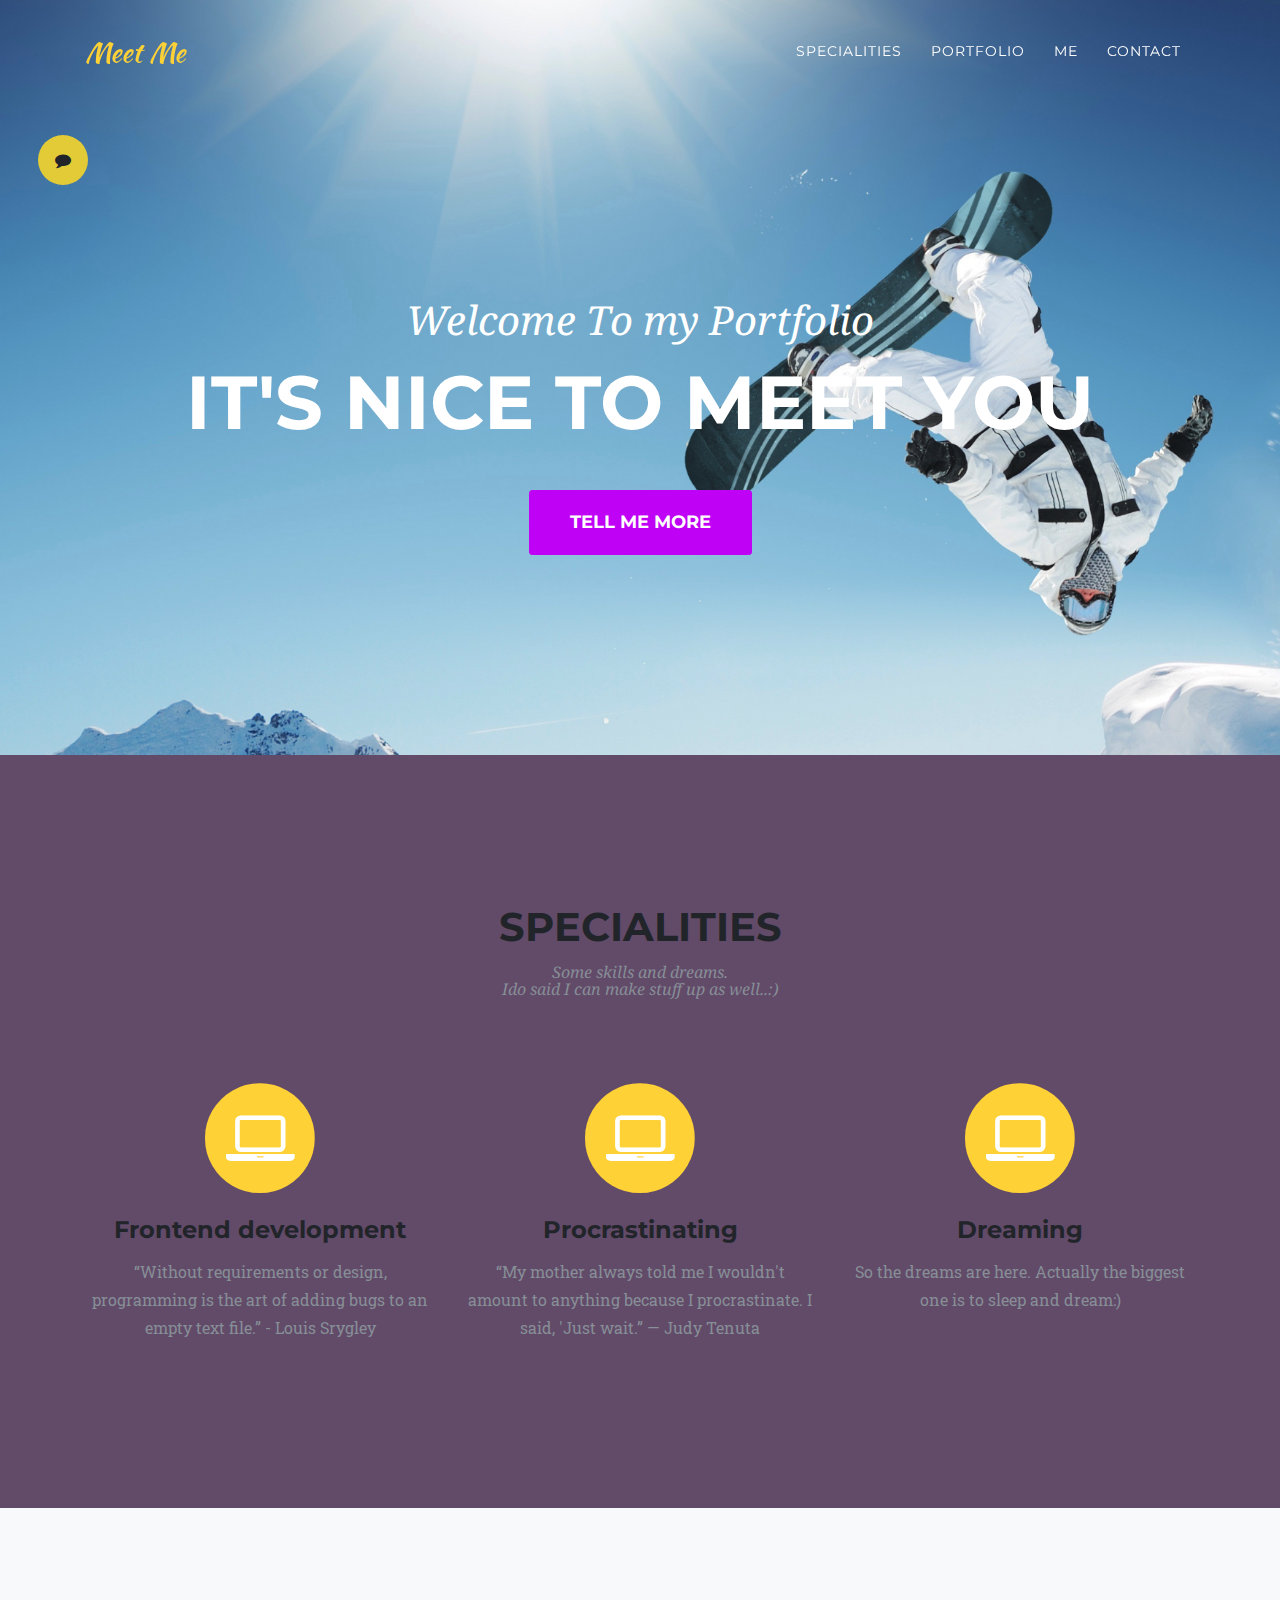
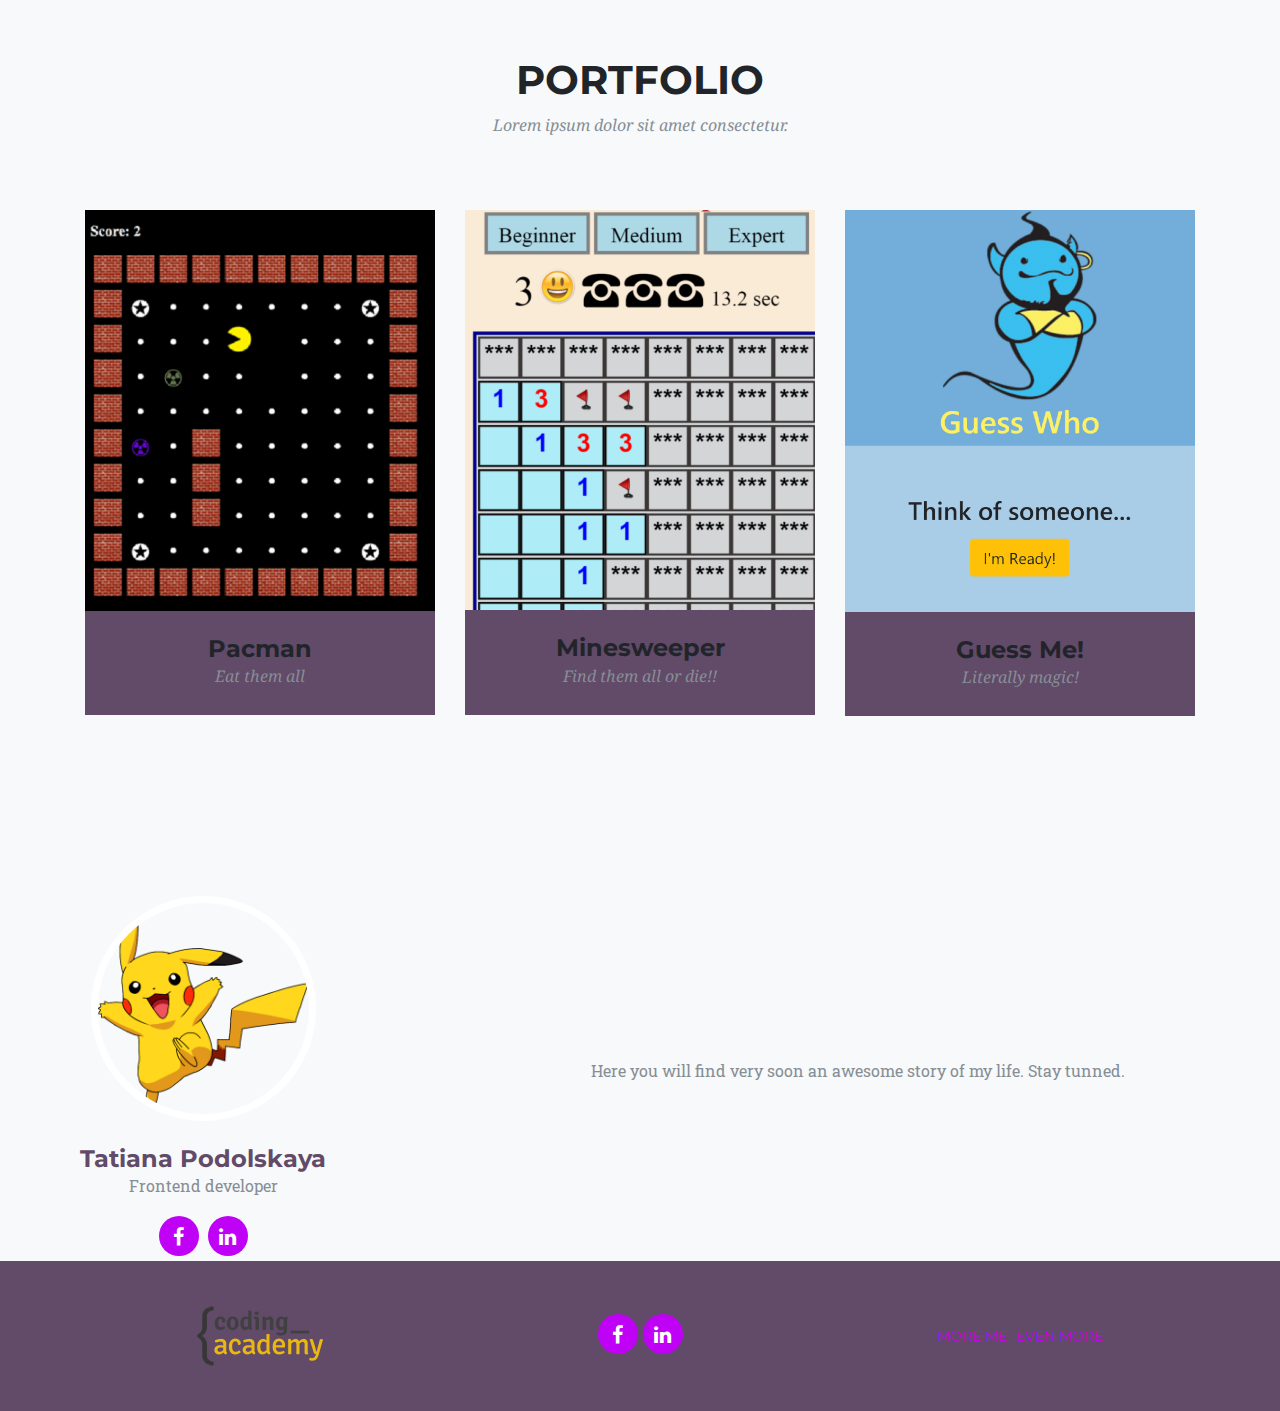
==== index.html @ 47923e7b "First" ====
<!DOCTYPE html>
<html lang="en">

<head>

  <meta charset="utf-8">
  <meta name="viewport" content="width=device-width, initial-scale=1, shrink-to-fit=no">
  <meta name="description" content="">
  <meta name="author" content="">

  <title>Coding Academy</title>

  <!-- Bootstrap core CSS -->
  <link href="vendor/bootstrap/css/bootstrap.min.css" rel="stylesheet">

  <!-- Custom fonts for this template -->
  <link href="vendor/font-awesome/css/font-awesome.min.css" rel="stylesheet" type="text/css">
  <link href="https://fonts.googleapis.com/css?family=Montserrat:400,700" rel="stylesheet" type="text/css">
  <link href='https://fonts.googleapis.com/css?family=Kaushan+Script' rel='stylesheet' type='text/css'>
  <link href='https://fonts.googleapis.com/css?family=Droid+Serif:400,700,400italic,700italic' rel='stylesheet' type='text/css'>
  <link href='https://fonts.googleapis.com/css?family=Roboto+Slab:400,100,300,700' rel='stylesheet' type='text/css'>

  <!-- Custom styles for this template -->
  <link href="css/ca-gallery.css" rel="stylesheet">

</head>

<body id="page-top">
  <div class="offcanvas-btn" onClick="openCanvas()">
    <i class="fa fa-comment" aria-hidden="true"></i>
  </div>
  <aside class="offcanvas-aside">
  <!-- Contact -->
  <section id="contact">
    <h4>Contact Me</h4>
    <form>
      <div class="form-group">
        <label for="email">Your e-mail</label>
        <input type="email" class="form-control" id="email" placeholder="name@example.com">
      </div>
      <div class="form-group">
        <label for="subject">Subject</label>
        <input type="text" class="form-control" id="subject" placeholder="Type subject here">
      </div>
      <div class="form-group">
        <label for="message">Message body</label>
        <textarea class="form-control" id="message" rows="5" placeholder="Type subject here"></textarea>
      </div>
      <div class="col-auto my-1">
        <button type="button" class="btn btn-primary" onclick="sendMessage()">Submit</button>
      </div>
    </form>
  </section>
  </aside>

  <!-- Navigation -->
  <nav class="navbar navbar-expand-lg navbar-dark fixed-top" id="mainNav">
    <div class="container">
      <a class="navbar-brand js-scroll-trigger" href="#page-top">Meet Me</a>
      <button class="navbar-toggler navbar-toggler-right" type="button" data-toggle="collapse" data-target="#navbarResponsive"
        aria-controls="navbarResponsive" aria-expanded="false" aria-label="Toggle navigation">
          <i class="fa fa-bars"></i>
        </button>
      <div class="collapse navbar-collapse" id="navbarResponsive">
        <ul class="navbar-nav ml-auto">
          <li class="nav-item">
            <a class="nav-link js-scroll-trigger" href="#services">Specialities</a>
          </li>
          <li class="nav-item">
            <a class="nav-link js-scroll-trigger" href="#portfolio">Portfolio</a>
          </li>
          <li class="nav-item">
            <a class="nav-link js-scroll-trigger" href="#me">Me</a>
          </li>
          <li class="nav-item">
            <a class="nav-link js-scroll-trigger" href="#contact">Contact</a>
          </li>
        </ul>
      </div>
    </div>
  </nav>

  <!-- Header -->
  <header class="masthead">
    <div class="container">
      <div class="intro-text">
        <div class="intro-lead-in">Welcome To my Portfolio</div>
        <div class="intro-heading">It's Nice To Meet You</div>
        <a class="btn btn-xl js-scroll-trigger" href="#services">Tell Me More</a>
      </div>
    </div>
  </header>

  <!-- Services -->
  <section id="services">
    <div class="container">
      <div class="row">
        <div class="col-lg-12 text-center">
          <h2 class="section-heading">Specialities</h2>
          <h3 class="section-subheading text-muted">Some skills and dreams. <br>Ido said I can make stuff up as well..:)</h3>
        </div>
      </div>
      <div class="row text-center">
        <div class="col-md-4">
          <span class="fa-stack fa-4x">
              <i class="fa fa-circle fa-stack-2x text-primary"></i>
              <i class="fa fa-laptop fa-stack-1x fa-inverse"></i>
            </span>
          <h4 class="service-heading">Frontend development</h4>
          <p class="text-muted">“Without requirements or design, programming is the art of adding bugs to an empty text file.” - Louis Srygley</p>
        </div>
        <div class="col-md-4">
          <span class="fa-stack fa-4x">
              <i class="fa fa-circle fa-stack-2x text-primary"></i>
              <i class="fa fa-laptop fa-stack-1x fa-inverse"></i><i class="fas fa-campground"></i>
            </span>
          <h4 class="service-heading">Procrastinating</h4>
          <p class="text-muted">
            “My mother always told me I wouldn't amount to anything because I procrastinate. I said, 'Just wait.” 
            ― Judy Tenuta</p>
        </div>
        <div class="col-md-4">
          <span class="fa-stack fa-4x">
              <i class="fa fa-circle fa-stack-2x text-primary"></i>
              <i class="fa fa-laptop fa-stack-1x fa-inverse"></i>
            </span>
          <h4 class="service-heading">Dreaming</h4>
          <p class="text-muted">So the dreams are here. Actually the biggest one is to sleep and dream:) 
          </p>
        </div>
      </div>
    </div>
  </section>

  <!-- Portfolio Grid -->
  <section class="bg-light" id="portfolio">
    <div class="container">
      <div class="row">
        <div class="col-lg-12 text-center">
          <h2 class="section-heading">Portfolio</h2>
          <h3 class="section-subheading text-muted">Lorem ipsum dolor sit amet consectetur.</h3>
        </div>
      </div>
      <div class="row projs-container">
      </div>
    </div>
  </section>


  <!-- Me -->
  <section class="bg-light" id="me" style="padding: 0px;">
      <div class="row">
        <div class="col-sm-4">
          <div class="team-member">
            <img class="mx-auto rounded-circle" src="img/team/4.png" alt="Here is my alter ego">
            <h4>Tatiana Podolskaya</h4>
            <p class="text-muted">Frontend developer</p>
            <ul class="list-inline social-buttons">
              <li class="list-inline-item">
                <a href="https://www.facebook.com/magia.li.986" target="_blank">
                    <i class="fa fa-facebook"></i>
                  </a>
              </li>
              <li class="list-inline-item">
                <a href="https://www.linkedin.com/in/tatiana-podolskaya-129a1974/" target="_blank">
                    <i class="fa fa-linkedin"></i>
                  </a>
              </li>
            </ul>
          </div>
        </div>
        <div class="col-sm-8 flex-align-center">
            <p class="large text-muted  about-description">Here you will find very soon an awesome story of my life. Stay tunned.</p>    
        </div>
      </div>
  </section>


  <!-- Footer -->
  <footer>
    <div class="container">
      <div class="row">
        <div class="col-md-4 flex-align-center">
          <a href="http://coding-academy.org" target="_blank">
            <img src="./img/ca-logo.png" alt="">
          </a>
        </div>
        <div class="col-md-4 flex-align-center">
          <ul class="list-inline social-buttons flex-align-center">
            <li class="list-inline-item flex-align-center">
              <a href="https://www.facebook.com/magia.li.986" target="_blank">
                  <i class="fa fa-facebook"></i>
                </a>
            </li>
            <li class="list-inline-item">
              <a href="https://www.linkedin.com/in/tatiana-podolskaya-129a1974/" target="_blank">
                  <i class="fa fa-linkedin"></i>
                </a>
            </li>
          </ul>
        </div>
        <div class="col-md-4 flex-align-center">
            <ul class="list-inline quicklinks">
            <li class="list-inline-item">
              <a href="#">More Me</a>
            </li>
            <li class="list-inline-item">
              <a href="#">Even More</a>
            </li>
          </ul>
        </div>
      </div>
    </div>
  </footer>

  <!-- Portfolio Modals -->

  <!-- Modal 1 -->
  <div class="portfolio-modal modal fade" id="portfolioModal" value = "hi" tabindex="-1" role="dialog" aria-hidden="true">
    <div class="modal-dialog">
      <div class="modal-content">
        <div class="close-modal" data-dismiss="modal">
          <div class="lr">
            <div class="rl"></div>
          </div>
        </div>
        <div class="container">
          <div class="row">
            <div class="col-lg-8 mx-auto">
              <div class="modal-body">
                <!-- Project Details Go Here -->
                <button class="btn btn-primary" data-dismiss="modal" type="button">
                    <i class="fa fa-times"></i>
                    Close Project</button>
              </div>
            </div>
          </div>
        </div>
      </div>
    </div>
  </div>

  <!-- Bootstrap core JavaScript -->
  <script src="vendor/jquery/jquery.min.js"></script>
  <script src="vendor/popper/popper.min.js"></script>
  <script src="vendor/bootstrap/js/bootstrap.min.js"></script>

  <!-- Plugin JavaScript -->
  <script src="vendor/jquery-easing/jquery.easing.min.js"></script>

  <!-- Custom scripts for this template -->
  <script src="js/ca-gallery.js"></script>
  <script src="js/offCanvas.js"></script>
  <script src="js/main.js"></script>


</body>

</html>
---- css/ca-gallery.css ----
body {
    overflow-x: hidden;
    font-family: 'Roboto Slab', 'Helvetica Neue', Helvetica, Arial, sans-serif;
    background-color: #624A69;
}
p {
    line-height: 1.75;
}
a {
    color: #BF01F6;
}
a.active,
a:active,
a:focus,
a:hover {
    color: #fec503;
}
h1,
h2,
h3,
h4,
h5,
h6 {
    font-weight: 700;
    font-family: 'Montserrat', 'Helvetica Neue', Helvetica, Arial, sans-serif;
    text-transform: uppercase;
}
section {
    padding: 100px 0;
}
section h2.section-heading {
    font-size: 40px;
    margin-top: 0;
    margin-bottom: 15px;
}
section h3.section-subheading {
    font-size: 16px;
    font-weight: 400;
    font-style: italic;
    margin-bottom: 75px;
    text-transform: none;
    font-family: 'Droid Serif', 'Helvetica Neue', Helvetica, Arial, sans-serif;
}
@media (min-width: 768px) {
    section {
        padding: 150px 0;
    }
}
::-moz-selection {
    background: #fed136;
    text-shadow: none;
}
::selection {
    background: #BF01F6;
    text-shadow: none;
}
img::selection {
    background: transparent;
}
img::-moz-selection {
    background: transparent;
}
body {
    -webkit-tap-highlight-color: #624A69;
}
.offcanvas-btn {
    z-index: 100000;
    position: fixed;
    top: 15%;
    left: 3%;
    height: 50px;
    width: 50px;
    background: #e2cb36;
    border-radius: 50%;
    display: flex;
    justify-content: center;
    align-items: center;
    cursor: pointer;
    margin-left: 0;
    transition: all 0.3s ease;
}
.offcanvas-btn-open {
    margin-left: 80vw;
}
.offcanvas-aside {
    position: fixed;
    height: 100%;
    z-index: 100000;
    background: #BF01F6;
    width: 80vw;
    left: -80vw;
    transition: all 0.3s ease;
    display: flex;
    flex-direction: column;
    align-items: center;
    justify-content: space-around;
}
.offcanvas-aside img {
    border-radius: 50%;
}
.offcanvas-aside p {
    text-align: center;
}
.offcanvas-aside .offcanvas-content-suffix {
    height: 20%;
}

@media (min-width: 575px) {
    .offcanvas-btn-open {
        margin-left: 30vw;
    }
    .offcanvas-aside {
        width: 30vw;
        left: -30vw;
    }
}
.offcanvas-aside-open {
    left: 0;
}


#mainNav {
    background-color: #222222;
    z-index: 1000000;
}
#mainNav .navbar-toggler {
    font-size: 12px;
    right: 0;
    padding: 13px;
    text-transform: uppercase;
    color: white;
    border: 0;
    background-color: #fed136;
    font-family: 'Montserrat', 'Helvetica Neue', Helvetica, Arial, sans-serif;
    text-transform: uppercase;
}
#mainNav .navbar-brand {
    color: #fed136;
    font-family: 'Kaushan Script', 'Helvetica Neue', Helvetica, Arial, cursive;
}
#mainNav .navbar-brand.active,
#mainNav .navbar-brand:active,
#mainNav .navbar-brand:focus,
#mainNav .navbar-brand:hover {
    color: #fec503;
}
#mainNav .navbar-nav .nav-item .nav-link {
    font-size: 90%;
    font-weight: 400;
    padding: 0.75em 0;
    letter-spacing: 1px;
    color: white;
    font-family: 'Montserrat', 'Helvetica Neue', Helvetica, Arial, sans-serif;
    text-transform: uppercase;
}
#mainNav .navbar-nav .nav-item .nav-link.active,
#mainNav .navbar-nav .nav-item .nav-link:hover {
    color: #fed136;
}
@media (min-width: 992px) {
    
    #mainNav {
        padding-top: 25px;
        padding-bottom: 25px;
        -webkit-transition: padding-top 0.3s, padding-bottom 0.3s;
        -moz-transition: padding-top 0.3s, padding-bottom 0.3s;
        transition: padding-top 0.3s, padding-bottom 0.3s;
        border: none;
        background-color: transparent;
    }
    #mainNav .navbar-brand {
        font-size: 1.75em;
        -webkit-transition: all 0.3s;
        -moz-transition: all 0.3s;
        transition: all 0.3s;
    }
    #mainNav .navbar-nav .nav-item .nav-link {
        padding: 1.1em 1em !important;
    }
    #mainNav.navbar-shrink {
        padding-top: 0;
        padding-bottom: 0;
        background-color: #BF01F6;
    }
    #mainNav.navbar-shrink .navbar-brand {
        font-size: 1.25em;
        padding: 12px 0;
    }
   
}
header.masthead {
    text-align: center;
    color: white;
    background-image: url("../img/snowboard_header.png");
    background-repeat: no-repeat;
    background-attachment: scroll;
    background-position: center center;
    -webkit-background-size: cover;
    -moz-background-size: cover;
    -o-background-size: cover;
    background-size: cover;
}
header.masthead .intro-text {
    padding-top: 150px;
    padding-bottom: 100px;
}
header.masthead .intro-text .intro-lead-in {
    font-size: 22px;
    font-style: italic;
    line-height: 22px;
    margin-bottom: 25px;
    font-family: 'Droid Serif', 'Helvetica Neue', Helvetica, Arial, sans-serif;
}
header.masthead .intro-text .intro-heading {
    font-size: 50px;
    font-weight: 700;
    line-height: 50px;
    margin-bottom: 25px;
    font-family: 'Montserrat', 'Helvetica Neue', Helvetica, Arial, sans-serif;
    text-transform: uppercase;
}
@media (min-width: 768px) {
    header.masthead .intro-text {
        padding-top: 300px;
        padding-bottom: 200px;
    }
    header.masthead .intro-text .intro-lead-in {
        font-size: 40px;
        font-style: italic;
        line-height: 40px;
        margin-bottom: 25px;
        font-family: 'Droid Serif', 'Helvetica Neue', Helvetica, Arial, sans-serif;
    }
    header.masthead .intro-text .intro-heading {
        font-size: 75px;
        font-weight: 700;
        line-height: 75px;
        margin-bottom: 50px;
        font-family: 'Montserrat', 'Helvetica Neue', Helvetica, Arial, sans-serif;
        text-transform: uppercase;
    }
}
.service-heading {
    margin: 15px 0;
    text-transform: none;
}
#portfolio .portfolio-item {
    right: 0;
    margin: 0 0 15px;
}
#portfolio .portfolio-item .portfolio-link {
    position: relative;
    display: block;
    max-width: 400px;
    margin: 0 auto;
    cursor: pointer;
}
#portfolio .portfolio-item .portfolio-link .portfolio-hover {
    position: absolute;
    width: 100%;
    height: 100%;
    -webkit-transition: all ease 0.5s;
    -moz-transition: all ease 0.5s;
    transition: all ease 0.5s;
    opacity: 0;
    background: #BF01F6;
}
#portfolio .portfolio-item .portfolio-link .portfolio-hover:hover {
    opacity: 1;
}
#portfolio .portfolio-item .portfolio-link .portfolio-hover .portfolio-hover-content {
    font-size: 20px;
    position: absolute;
    top: 50%;
    width: 100%;
    height: 20px;
    margin-top: -12px;
    text-align: center;
    color: white;
}
#portfolio .portfolio-item .portfolio-link .portfolio-hover .portfolio-hover-content i {
    margin-top: -12px;
}
#portfolio .portfolio-item .portfolio-link .portfolio-hover .portfolio-hover-content h3,
#portfolio .portfolio-item .portfolio-link .portfolio-hover .portfolio-hover-content h4 {
    margin: 0;
}
#portfolio .portfolio-item .portfolio-caption {
    max-width: 400px;
    margin: 0 auto;
    padding: 25px;
    text-align: center;
    background-color: #624A69;
}
#portfolio .portfolio-item .portfolio-caption h4 {
    margin: 0;
    text-transform: none;
}
#portfolio .portfolio-item .portfolio-caption p {
    font-size: 16px;
    font-style: italic;
    margin: 0;
    font-family: 'Droid Serif', 'Helvetica Neue', Helvetica, Arial, sans-serif;
}
#portfolio * {
    z-index: 2;
}
@media (min-width: 767px) {
    #portfolio .portfolio-item {
        margin: 0 0 30px;
    }
}
.portfolio-modal .modal-dialog {
    max-width: none;
    height: 100%;
    margin: 0;
}
.portfolio-modal .modal-content {
    min-height: 100%;
    padding: 100px 0;
    text-align: center;
    border: none;
    border-radius: 0;
    background-clip: border-box;
    -webkit-box-shadow: none;
    box-shadow: none;
}
.portfolio-modal .modal-content h2 {
    font-size: 3em;
    margin-bottom: 15px;
}
.portfolio-modal .modal-content p {
    margin-bottom: 30px;
}
.portfolio-modal .modal-content p.item-intro {
    font-size: 16px;
    font-style: italic;
    margin: 20px 0 30px;
    font-family: 'Droid Serif', 'Helvetica Neue', Helvetica, Arial, sans-serif;
}
.portfolio-modal .modal-content ul.list-inline {
    margin-top: 0;
    margin-bottom: 30px;
}
.portfolio-modal .modal-content img {
    margin-bottom: 30px;
}
.portfolio-modal .modal-content button {
    cursor: pointer;
}
.portfolio-modal .close-modal {
    position: absolute;
    top: 50px;
    right: 25px;
    width: 75px;
    height: 75px;
    cursor: pointer;
    background-color: transparent;
}
.portfolio-modal .close-modal:hover {
    opacity: 0.3;
}
.portfolio-modal .close-modal .lr {
    /* Safari and Chrome */
    
    z-index: 1051;
    width: 1px;
    height: 75px;
    margin-left: 35px;
    /* IE 9 */
    
    -webkit-transform: rotate(45deg);
    -ms-transform: rotate(45deg);
    transform: rotate(45deg);
    background-color: #BF01F6;
}
.portfolio-modal .close-modal .lr .rl {
    /* Safari and Chrome */
    
    z-index: 1052;
    width: 1px;
    height: 75px;
    /* IE 9 */
    
    -webkit-transform: rotate(90deg);
    -ms-transform: rotate(90deg);
    transform: rotate(90deg);
    background-color: #BF01F6;
}
.portfolio-modal .modal-backdrop {
    display: none;
    opacity: 0;
}
.timeline {
    position: relative;
    padding: 0;
    list-style: none;
}
.timeline:before {
    position: absolute;
    top: 0;
    bottom: 0;
    left: 40px;
    width: 2px;
    margin-left: -1.5px;
    content: '';
    background-color: #f1f1f1;
}
.timeline > li {
    position: relative;
    min-height: 50px;
    margin-bottom: 50px;
}
.timeline > li:after,
.timeline > li:before {
    display: table;
    content: ' ';
}
.timeline > li:after {
    clear: both;
}
.timeline > li .timeline-panel {
    position: relative;
    float: right;
    width: 100%;
    padding: 0 20px 0 100px;
    text-align: left;
}
.timeline > li .timeline-panel:before {
    right: auto;
    left: -15px;
    border-right-width: 15px;
    border-left-width: 0;
}
.timeline > li .timeline-panel:after {
    right: auto;
    left: -14px;
    border-right-width: 14px;
    border-left-width: 0;
}
.timeline > li .timeline-image {
    position: absolute;
    z-index: 100;
    left: 0;
    width: 80px;
    height: 80px;
    margin-left: 0;
    text-align: center;
    color: white;
    border: 7px solid #f1f1f1;
    border-radius: 100%;
    background-color: #BF01F6;
}
.timeline > li .timeline-image h4 {
    font-size: 10px;
    line-height: 14px;
    margin-top: 12px;
}
.timeline > li.timeline-inverted > .timeline-panel {
    float: right;
    padding: 0 20px 0 100px;
    text-align: left;
}
.timeline > li.timeline-inverted > .timeline-panel:before {
    right: auto;
    left: -15px;
    border-right-width: 15px;
    border-left-width: 0;
}
.timeline > li.timeline-inverted > .timeline-panel:after {
    right: auto;
    left: -14px;
    border-right-width: 14px;
    border-left-width: 0;
}
.timeline > li:last-child {
    margin-bottom: 0;
}
.timeline .timeline-heading h4 {
    margin-top: 0;
    color: inherit;
}
.timeline .timeline-heading h4.subheading {
    text-transform: none;
}
.timeline .timeline-body > ul,
.timeline .timeline-body > p {
    margin-bottom: 0;
}
@media (min-width: 768px) {
    .timeline:before {
        left: 50%;
    }
    .timeline > li {
        min-height: 100px;
        margin-bottom: 100px;
    }
    .timeline > li .timeline-panel {
        float: left;
        width: 41%;
        padding: 0 20px 20px 30px;
        text-align: right;
    }
    .timeline > li .timeline-image {
        left: 50%;
        width: 100px;
        height: 100px;
        margin-left: -50px;
    }
    .timeline > li .timeline-image h4 {
        font-size: 13px;
        line-height: 18px;
        margin-top: 16px;
    }
    .timeline > li.timeline-inverted > .timeline-panel {
        float: right;
        padding: 0 30px 20px 20px;
        text-align: left;
    }
}
@media (min-width: 992px) {
    .timeline > li {
        min-height: 150px;
    }
    .timeline > li .timeline-panel {
        padding: 0 20px 20px;
    }
    .timeline > li .timeline-image {
        width: 150px;
        height: 150px;
        margin-left: -75px;
    }
    .timeline > li .timeline-image h4 {
        font-size: 18px;
        line-height: 26px;
        margin-top: 30px;
    }
    .timeline > li.timeline-inverted > .timeline-panel {
        padding: 0 20px 20px;
    }
}
@media (min-width: 1200px) {
    .timeline > li {
        min-height: 170px;
    }
    .timeline > li .timeline-panel {
        padding: 0 20px 20px 100px;
    }
    .timeline > li .timeline-image {
        width: 170px;
        height: 170px;
        margin-left: -85px;
    }
    .timeline > li .timeline-image h4 {
        margin-top: 40px;
    }
    .timeline > li.timeline-inverted > .timeline-panel {
        padding: 0 100px 20px 20px;
    }
}
.team-member {
    text-align: center;
}
.team-member img {
    width: 225px;
    height: 225px;
    border: 7px solid white;
}
.team-member h4 {
    margin-top: 25px;
    margin-bottom: 0;
    text-transform: none;
}
.team-member p {
    margin-top: 0;
}
.about-description {
    max-width: 80%;
}
@media (max-width: 800px) {
    .about-description {
        text-align: center;
        margin-top: 1rem;
        margin-bottom: 1rem;
    }
}
footer {
    padding: 25px 0;
    text-align: center;
}
footer span.copyright {
    font-size: 90%;
    line-height: 40px;
    text-transform: none;
    font-family: 'Montserrat', 'Helvetica Neue', Helvetica, Arial, sans-serif;
    text-transform: uppercase;
}
footer ul.quicklinks {
    font-size: 90%;
    line-height: 40px;
    margin-bottom: 0;
    text-transform: none;
    font-family: 'Montserrat', 'Helvetica Neue', Helvetica, Arial, sans-serif;
    text-transform: uppercase;
}
ul.social-buttons {
    margin-bottom: 5px;
}
ul.social-buttons li a {
    font-size: 20px;
    line-height: 40px;
    display: block;
    width: 40px;
    height: 40px;
    -webkit-transition: all 0.3s;
    -moz-transition: all 0.3s;
    transition: all 0.3s;
    color: white;
    border-radius: 100%;
    outline: none;
    background-color: #BF01F6;
}
ul.social-buttons li a:active,
ul.social-buttons li a:focus,
ul.social-buttons li a:hover {
    background-color: #BF01F6;
}
.flex-align-center {
    display: flex;
    justify-content: center;
    align-items: center;
}
.text-primary {
    color: #fed136 !important;
}
.btn-primary {
    font-weight: 700;
    color: white;
    border-color: #BF01F6;
    background-color: #BF01F6;
    font-family: 'Montserrat', 'Helvetica Neue', Helvetica, Arial, sans-serif;
    text-transform: uppercase;
}
.btn-primary.focus,
.btn-primary:focus {
    color: white;
    border-color: #b48b01;
    background-color: #fec503;
}
.btn-primary:hover {
    color: white;
    border-color: #BF01F6;
    background-color: #BF01F6;
}
.btn-primary.active,
.btn-primary:active,
.open > .btn-primary.dropdown-toggle {
    color: white;
    border-color: #f6bf01;
    background-color: #fec503;
}
.btn-primary.active.focus,
.btn-primary.active:focus,
.btn-primary.active:hover,
.btn-primary:active.focus,
.btn-primary:active:focus,
.btn-primary:active:hover,
.open > .btn-primary.dropdown-toggle.focus,
.open > .btn-primary.dropdown-toggle:focus,
.open > .btn-primary.dropdown-toggle:hover {
    color: white;
    border-color: #BF01F6;
    background-color: #BF01F6;
}
.btn-primary.active,
.btn-primary:active,
.open > .btn-primary.dropdown-toggle {
    background-image: none;
}
.btn-primary.disabled.focus,
.btn-primary.disabled:focus,
.btn-primary.disabled:hover,
.btn-primary[disabled].focus,
.btn-primary[disabled]:focus,
.btn-primary[disabled]:hover,
fieldset[disabled] .btn-primary.focus,
fieldset[disabled] .btn-primary:focus,
fieldset[disabled] .btn-primary:hover {
    border-color: #fed136;
    background-color: #fed136;
}
.btn-primary .badge {
    color: #BF01F6;
    background-color: white;
}
.btn-xl {
    font-size: 18px;
    font-weight: 700;
    padding: 20px 40px;
    border-radius: 3px;
    color: white;
    border-color: #BF01F6;
    background-color: #BF01F6;
    font-family: 'Montserrat', 'Helvetica Neue', Helvetica, Arial, sans-serif;
    text-transform: uppercase;
}
.btn-xl.focus,
.btn-xl:focus {
    color: white;
    border-color: #b48b01;
    background-color: #fec503;
}
.btn-xl:hover {
    color: white;
    border-color: #BF01F6;
    background-color: #BF01F6;
}
.btn-xl.active,
.btn-xl:active,
.open > .btn-xl.dropdown-toggle {
    color: white;
    border-color: #f6bf01;
    background-color: #fec503;
}
.btn-xl.active.focus,
.btn-xl.active:focus,
.btn-xl.active:hover,
.btn-xl:active.focus,
.btn-xl:active:focus,
.btn-xl:active:hover,
.open > .btn-xl.dropdown-toggle.focus,
.open > .btn-xl.dropdown-toggle:focus,
.open > .btn-xl.dropdown-toggle:hover {
    color: white;
    border-color: #b48b01;
    background-color: #dcab01;
}
.btn-xl.active,
.btn-xl:active,
.open > .btn-xl.dropdown-toggle {
    background-image: none;
}
.btn-xl.disabled.focus,
.btn-xl.disabled:focus,
.btn-xl.disabled:hover,
.btn-xl[disabled].focus,
.btn-xl[disabled]:focus,
.btn-xl[disabled]:hover,
fieldset[disabled] .btn-xl.focus,
fieldset[disabled] .btn-xl:focus,
fieldset[disabled] .btn-xl:hover {
    border-color: #BF01F6;
    background-color: #BF01F6;
}
.btn-xl .badge {
    color: #BF01F6;
    background-color: white;
}

#me {
    color: #624A69;
}
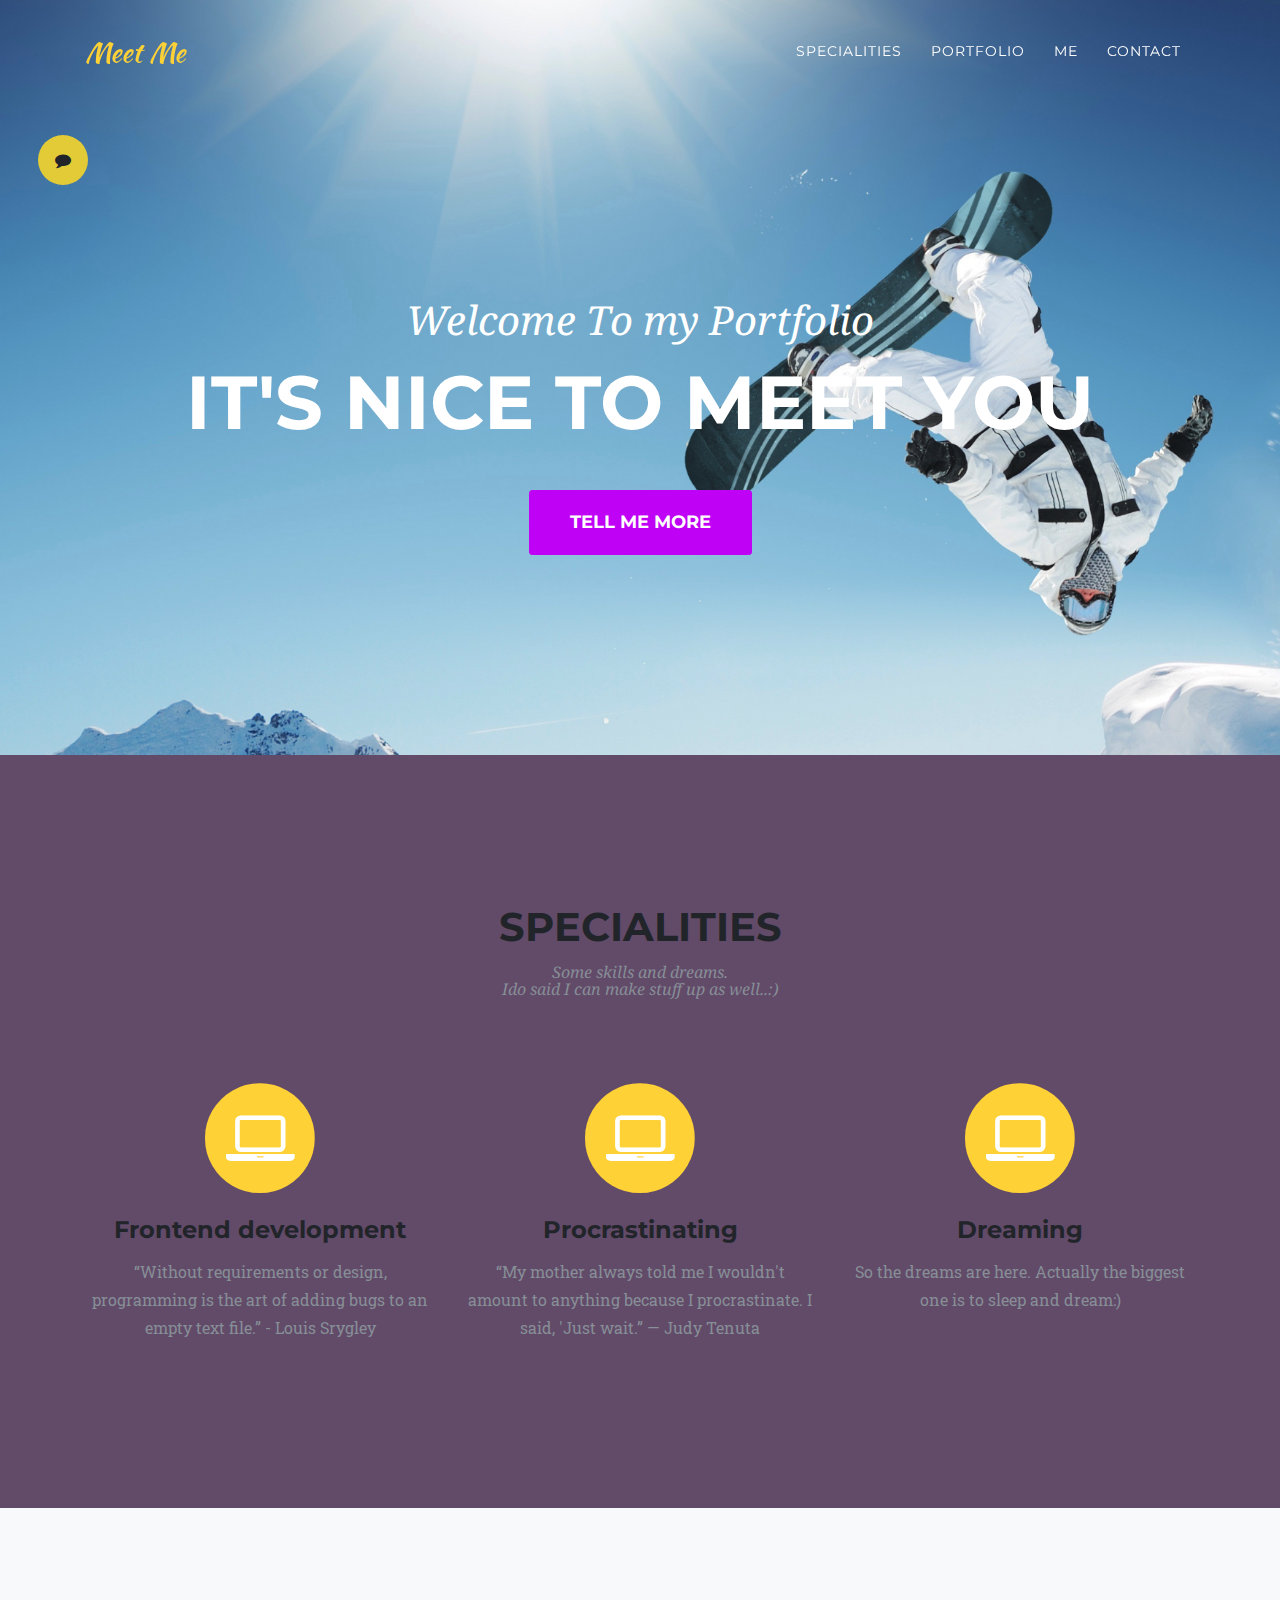
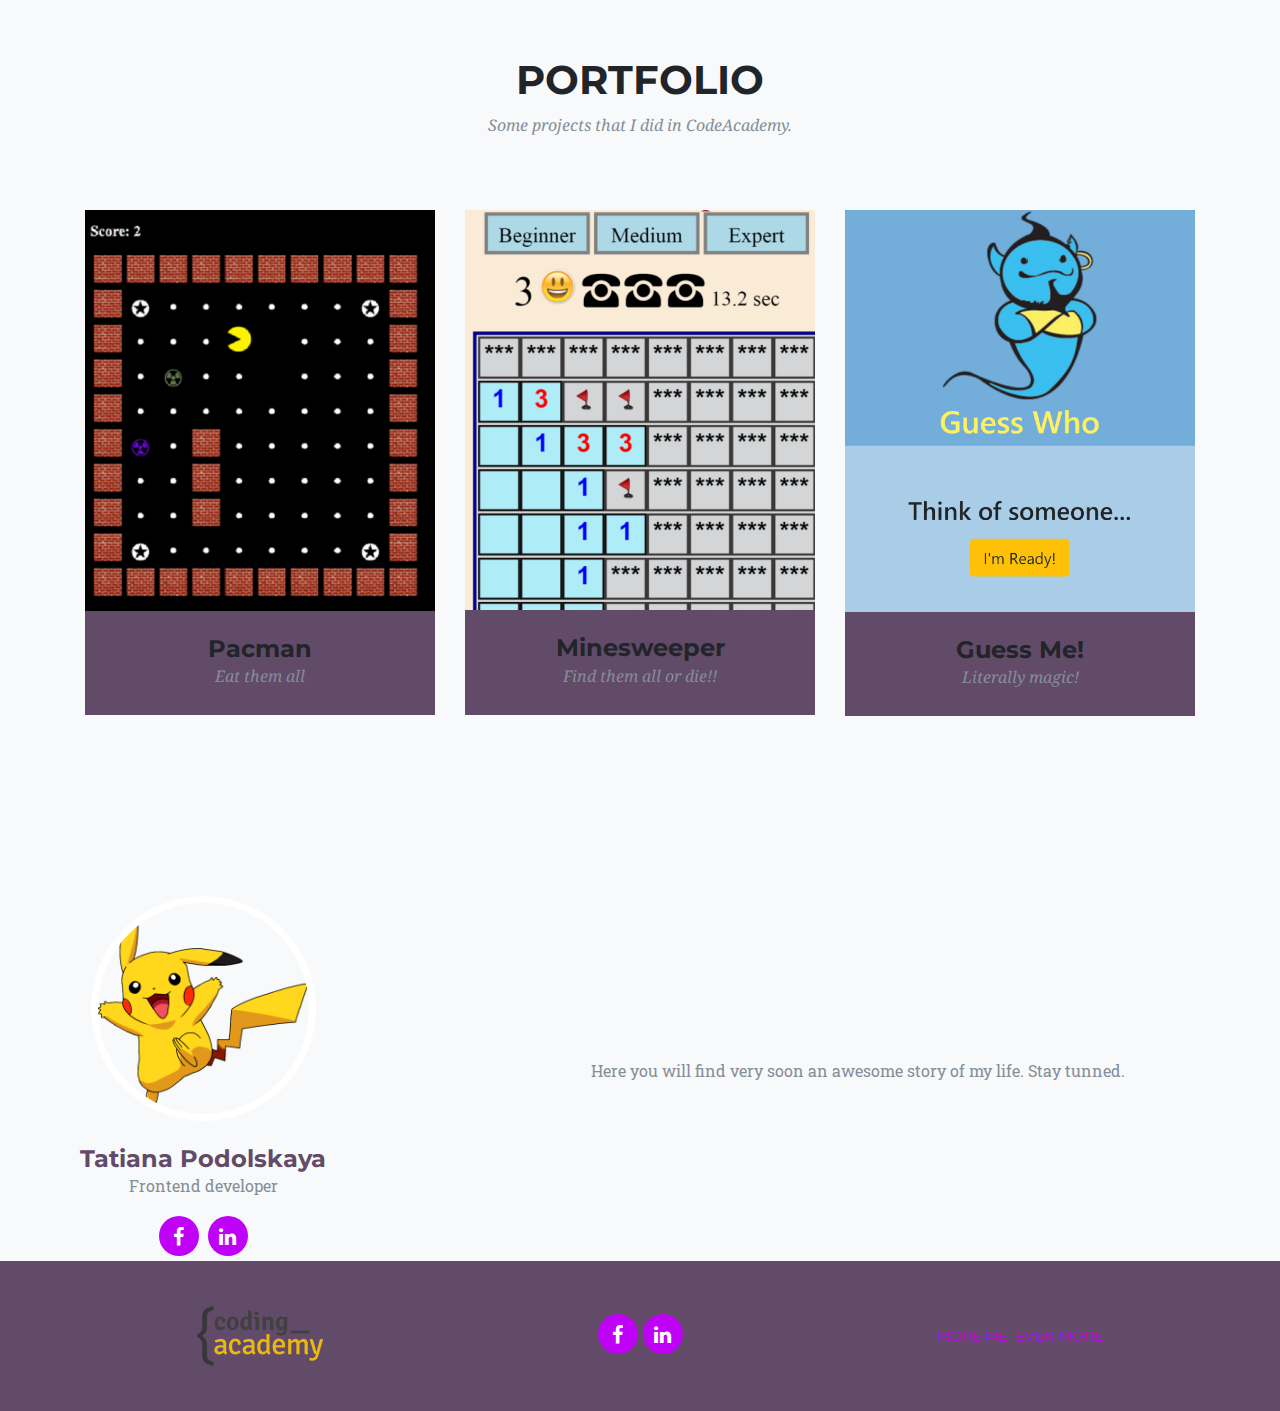
==== commit aba65d91: "killed lorem" ====
--- a/index.html
+++ b/index.html
@@ -138,7 +138,7 @@
       <div class="row">
         <div class="col-lg-12 text-center">
           <h2 class="section-heading">Portfolio</h2>
-          <h3 class="section-subheading text-muted">Lorem ipsum dolor sit amet consectetur.</h3>
+          <h3 class="section-subheading text-muted">Some projects that I did in CodeAcademy.</h3>
         </div>
       </div>
       <div class="row projs-container">
